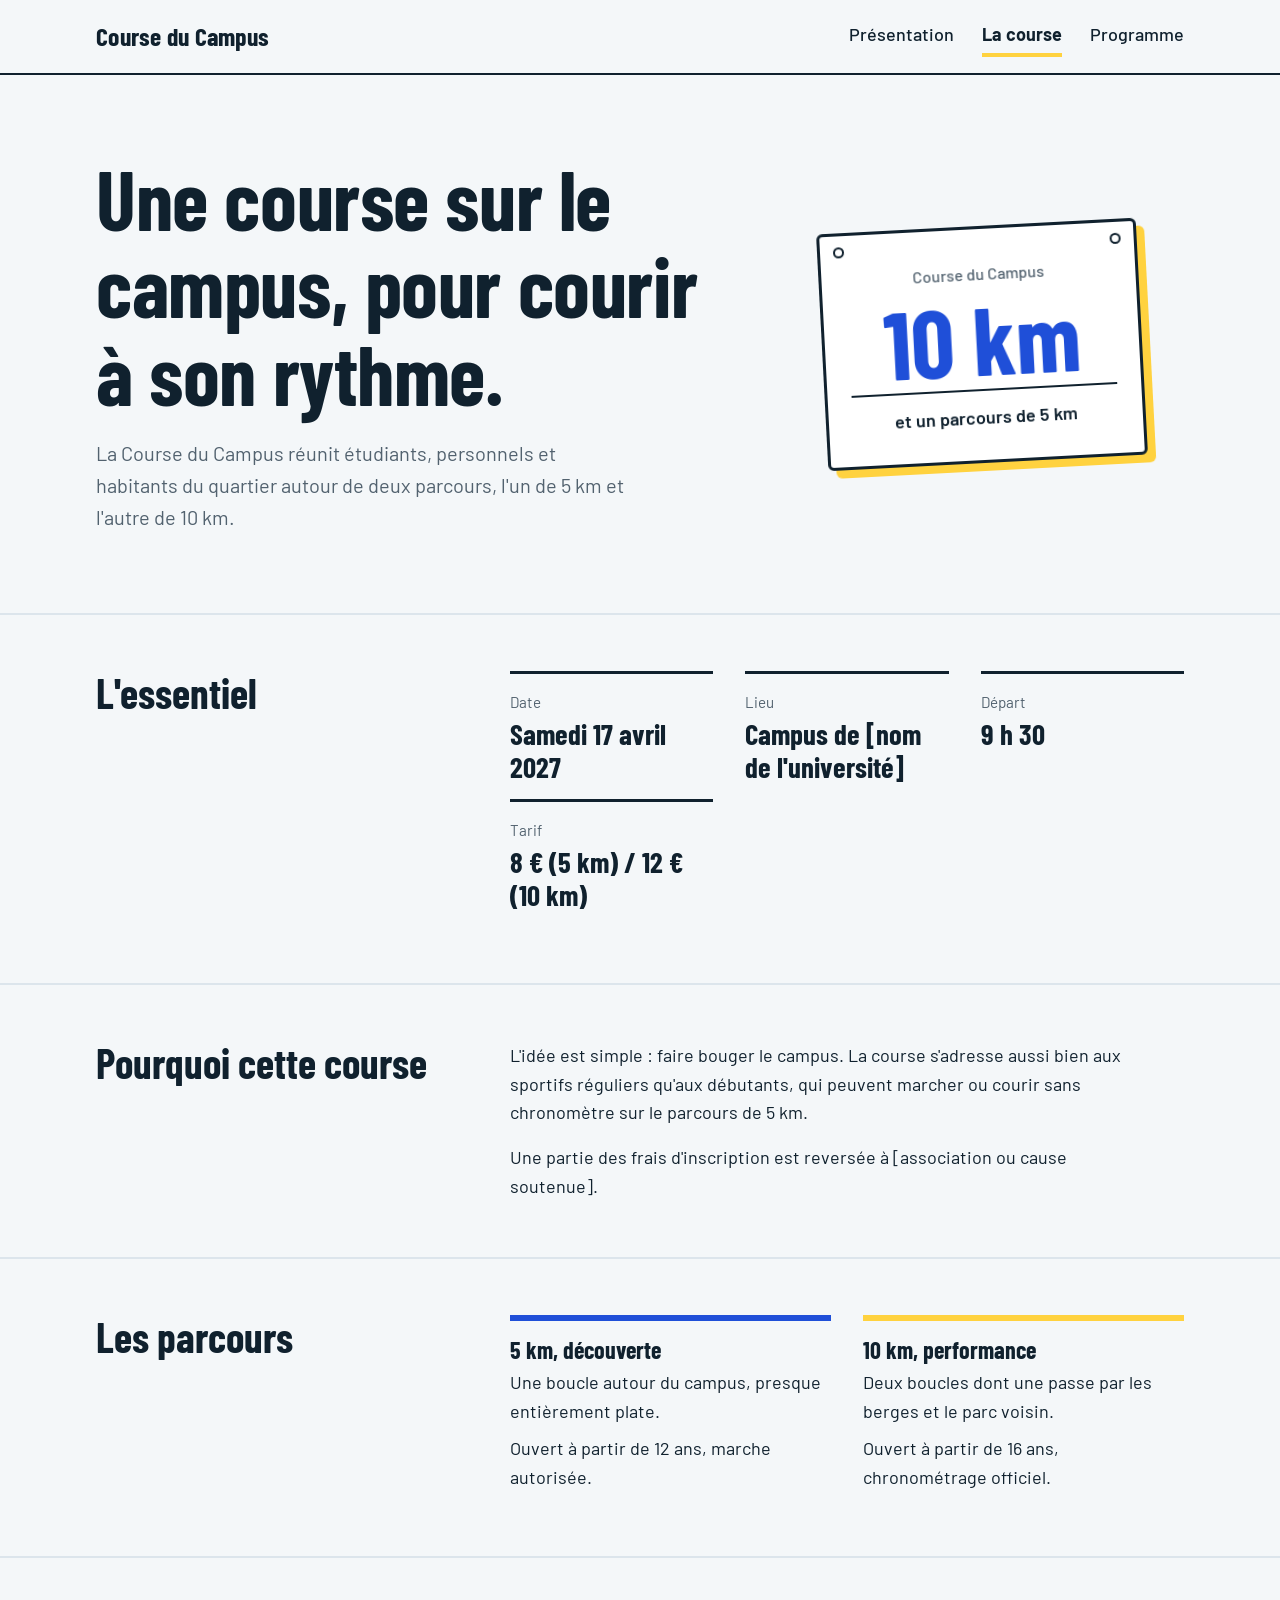
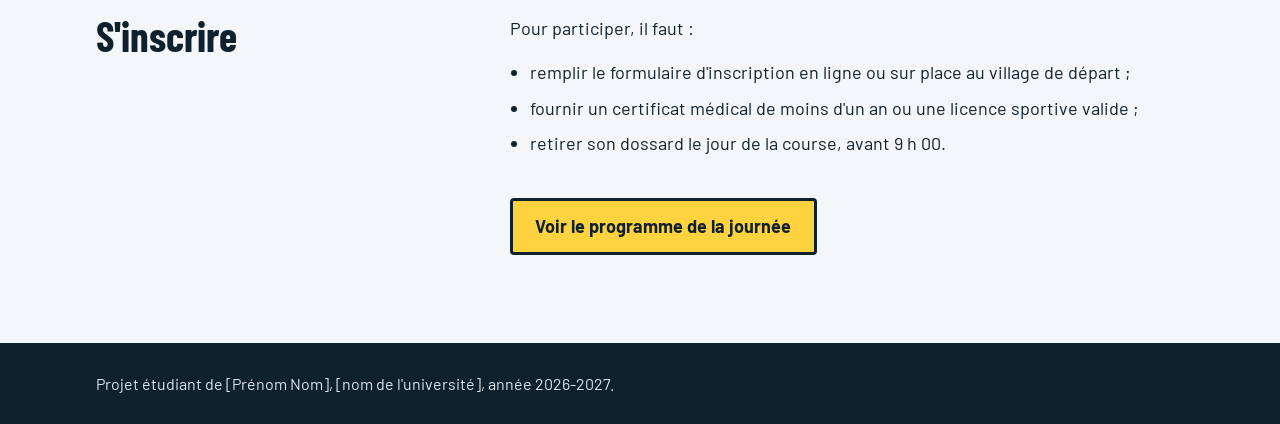
==== course.html @ d6b675f9 "Add files via upload" ====
<!DOCTYPE html>
<html lang="fr">
<head>
  <meta charset="UTF-8">
  <meta name="viewport" content="width=device-width, initial-scale=1">
  <title>La course – Course du Campus</title>
  <meta name="description" content="Description de la Course du Campus : date, lieu, parcours de 5 et 10 km, inscriptions.">
  <link rel="preconnect" href="https://fonts.googleapis.com">
  <link rel="preconnect" href="https://fonts.gstatic.com" crossorigin>
  <link href="https://fonts.googleapis.com/css2?family=Barlow:wght@400;500;700&family=Barlow+Condensed:wght@700&display=swap" rel="stylesheet">
  <link rel="stylesheet" href="style.css">
</head>
<body>

  <header class="entete">
    <div class="conteneur">
      <a class="logo" href="index.html">Course du Campus</a>
      <nav aria-label="Navigation principale">
        <ul class="menu">
          <li><a href="index.html">Présentation</a></li>
          <li><a href="course.html" aria-current="page">La course</a></li>
          <li><a href="programme.html">Programme</a></li>
        </ul>
      </nav>
    </div>
  </header>

  <main>
    <section class="ouverture">
      <div class="conteneur">
        <div>
          <h1>Une course sur le campus, pour courir à son rythme.</h1>
          <p class="chapeau">
            La Course du Campus réunit étudiants, personnels et habitants du quartier
            autour de deux parcours, l'un de 5 km et l'autre de 10 km.
          </p>
        </div>
        <div class="dossard" aria-hidden="true">
          <p class="dossard-nom">Course du Campus</p>
          <span class="dossard-chiffre">10 km</span>
          <p class="dossard-precision">et un parcours de 5 km</p>
        </div>
      </div>
    </section>

    <section class="section" id="infos">
      <div class="conteneur">
        <h2>L'essentiel</h2>
        <dl class="infos">
          <div>
            <dt>Date</dt>
            <dd>Samedi 17 avril 2027</dd>
          </div>
          <div>
            <dt>Lieu</dt>
            <dd>Campus de [nom de l'université]</dd>
          </div>
          <div>
            <dt>Départ</dt>
            <dd>9 h 30</dd>
          </div>
          <div>
            <dt>Tarif</dt>
            <dd>8 € (5 km) / 12 € (10 km)</dd>
          </div>
        </dl>
      </div>
    </section>

    <section class="section" id="objectif">
      <div class="conteneur">
        <h2>Pourquoi cette course</h2>
        <div class="texte">
          <p>
            L'idée est simple : faire bouger le campus. La course s'adresse
            aussi bien aux sportifs réguliers qu'aux débutants, qui peuvent
            marcher ou courir sans chronomètre sur le parcours de 5 km.
          </p>
          <p>
            Une partie des frais d'inscription est reversée à [association ou cause soutenue].
          </p>
        </div>
      </div>
    </section>

    <section class="section" id="parcours">
      <div class="conteneur">
        <h2>Les parcours</h2>
        <div class="parcours">
          <div>
            <h3>5 km, découverte</h3>
            <p>Une boucle autour du campus, presque entièrement plate.</p>
            <p>Ouvert à partir de 12 ans, marche autorisée.</p>
          </div>
          <div>
            <h3>10 km, performance</h3>
            <p>Deux boucles dont une passe par les berges et le parc voisin.</p>
            <p>Ouvert à partir de 16 ans, chronométrage officiel.</p>
          </div>
        </div>
      </div>
    </section>

    <section class="section" id="inscription">
      <div class="conteneur">
        <h2>S'inscrire</h2>
        <div class="texte">
          <p>Pour participer, il faut :</p>
          <ul>
            <li>remplir le formulaire d'inscription en ligne ou sur place au village de départ ;</li>
            <li>fournir un certificat médical de moins d'un an ou une licence sportive valide ;</li>
            <li>retirer son dossard le jour de la course, avant 9 h 00.</li>
          </ul>
          <a class="bouton" href="programme.html">Voir le programme de la journée</a>
        </div>
      </div>
    </section>
  </main>

  <footer class="pied">
    <div class="conteneur">
      <p>Projet étudiant de [Prénom Nom], [nom de l'université], année 2026-2027.</p>
    </div>
  </footer>

</body>
</html>
---- style.css ----
/* ==========================================================
   Course du Campus – feuille de style commune
   Palette : encre, papier, cobalt, jaune dossard, brume
   Polices : Barlow Condensed (titres) + Barlow (texte)
   ========================================================== */

:root {
  --encre: #10212e;
  --papier: #f4f7f9;
  --cobalt: #1f4fd8;
  --dossard: #ffd23f;
  --brume: #dce5ec;
  --ardoise: #52626f;

  --titres: "Barlow Condensed", "Arial Narrow", Arial, sans-serif;
  --texte: "Barlow", "Helvetica Neue", Arial, sans-serif;

  --largeur: 68rem;
}

*,
*::before,
*::after {
  box-sizing: border-box;
}

html {
  scroll-behavior: smooth;
}

body {
  margin: 0;
  background: var(--papier);
  color: var(--encre);
  font-family: var(--texte);
  font-size: 1.125rem;
  line-height: 1.6;
}

img {
  max-width: 100%;
  height: auto;
}

a {
  color: var(--cobalt);
  text-underline-offset: 0.2em;
}

a:hover {
  color: var(--encre);
}

:focus-visible {
  outline: 3px solid var(--cobalt);
  outline-offset: 3px;
}

.conteneur {
  width: min(100% - 2.5rem, var(--largeur));
  margin-inline: auto;
}

/* ---------- En-tête et navigation ---------- */

.entete {
  border-bottom: 2px solid var(--encre);
  background: var(--papier);
}

.entete .conteneur {
  display: flex;
  flex-wrap: wrap;
  align-items: center;
  justify-content: space-between;
  gap: 0.75rem 2rem;
  padding-block: 1rem;
}

.logo {
  font-family: var(--titres);
  font-size: 1.6rem;
  font-weight: 700;
  letter-spacing: 0.01em;
  color: var(--encre);
  text-decoration: none;
}

.menu {
  display: flex;
  flex-wrap: wrap;
  gap: 0.25rem 1.75rem;
  margin: 0;
  padding: 0;
  list-style: none;
}

.menu a {
  display: inline-block;
  padding-block: 0.25rem;
  border-bottom: 4px solid transparent;
  color: var(--encre);
  font-weight: 500;
  text-decoration: none;
}

.menu a:hover {
  border-bottom-color: var(--brume);
}

.menu a[aria-current="page"] {
  border-bottom-color: var(--dossard);
  font-weight: 700;
}

/* ---------- Bandeau d'ouverture et dossard ---------- */

.ouverture {
  padding-block: clamp(2.5rem, 7vw, 5rem);
}

.ouverture .conteneur {
  display: grid;
  grid-template-columns: minmax(0, 1.5fr) minmax(0, 1fr);
  gap: clamp(2rem, 6vw, 5rem);
  align-items: center;
}

h1,
h2,
h3 {
  font-family: var(--titres);
  font-weight: 700;
  line-height: 1.05;
  margin: 0;
}

h1 {
  font-size: clamp(2.8rem, 7vw, 5.2rem);
  letter-spacing: -0.005em;
}

h2 {
  font-size: clamp(1.9rem, 4vw, 2.6rem);
  margin-bottom: 1rem;
}

h3 {
  font-size: 1.5rem;
  margin-bottom: 0.4rem;
}

.chapeau {
  max-width: 34rem;
  margin: 1.25rem 0 0;
  font-size: 1.25rem;
  color: var(--ardoise);
}

.dossard {
  position: relative;
  justify-self: center;
  width: min(100%, 20rem);
  padding: 2rem 1.5rem 1.75rem;
  border: 3px solid var(--encre);
  border-radius: 6px;
  background: #fff;
  box-shadow: 8px 8px 0 var(--dossard);
  text-align: center;
  transform: rotate(-3deg);
  animation: pose 0.7s ease-out both;
}

/* les quatre trous d'épingle du dossard */
.dossard::before,
.dossard::after {
  content: "";
  position: absolute;
  top: 0.7rem;
  width: 0.7rem;
  height: 0.7rem;
  border: 2px solid var(--encre);
  border-radius: 50%;
}

.dossard::before {
  left: 0.8rem;
}

.dossard::after {
  right: 0.8rem;
}

.dossard-nom {
  margin: 0;
  font-size: 1rem;
  font-weight: 500;
  color: var(--ardoise);
}

.dossard-chiffre {
  display: block;
  margin: 0.2rem 0;
  font-family: var(--titres);
  font-size: clamp(4rem, 10vw, 6rem);
  font-weight: 700;
  line-height: 1;
  color: var(--cobalt);
}

.dossard-precision {
  margin: 0;
  padding-top: 0.75rem;
  border-top: 2px solid var(--encre);
  font-weight: 600;
}

@keyframes pose {
  from {
    opacity: 0;
    transform: translateY(-1.5rem) rotate(4deg);
  }
  to {
    opacity: 1;
    transform: rotate(-3deg);
  }
}

/* ---------- Sections de contenu ---------- */

.section {
  padding-block: clamp(2rem, 5vw, 3.5rem);
  border-top: 2px solid var(--brume);
}

.section .conteneur {
  display: grid;
  grid-template-columns: minmax(0, 1fr) minmax(0, 2fr);
  gap: 1.5rem clamp(2rem, 6vw, 5rem);
}

.section h2 {
  margin-bottom: 0;
}

.texte {
  max-width: 40rem;
}

.texte p {
  margin: 0 0 1rem;
}

.texte p:last-child {
  margin-bottom: 0;
}

.texte ul {
  margin: 0 0 1rem;
  padding-left: 1.25rem;
}

.texte li {
  margin-bottom: 0.4rem;
}

/* Informations clés : liste de définitions séparée par des filets */

.infos {
  display: grid;
  grid-template-columns: repeat(auto-fit, minmax(11rem, 1fr));
  gap: 0 2rem;
  margin: 0;
}

.infos div {
  padding-block: 1rem;
  border-top: 3px solid var(--encre);
}

.infos dt {
  font-size: 0.95rem;
  color: var(--ardoise);
}

.infos dd {
  margin: 0.15rem 0 0;
  font-family: var(--titres);
  font-size: 1.8rem;
  font-weight: 700;
  line-height: 1.15;
}

/* Deux parcours côte à côte (page de la course) */

.parcours {
  display: grid;
  grid-template-columns: repeat(auto-fit, minmax(15rem, 1fr));
  gap: 2rem;
}

.parcours > div {
  padding-top: 1rem;
  border-top: 6px solid var(--cobalt);
}

.parcours > div + div {
  border-top-color: var(--dossard);
}

.parcours p {
  margin: 0 0 0.5rem;
}

/* ---------- Déroulé de la journée ---------- */

.deroule {
  margin: 0;
  padding: 0;
  list-style: none;
}

.deroule li {
  display: grid;
  grid-template-columns: 5.5rem minmax(0, 1fr);
  gap: 0 1.5rem;
}

.deroule .heure {
  padding-top: 0.15rem;
  font-family: var(--titres);
  font-size: 1.6rem;
  font-weight: 700;
  line-height: 1.2;
  text-align: right;
}

.deroule .etape {
  position: relative;
  padding: 0 0 2rem 1.75rem;
  border-left: 4px solid var(--brume);
}

.deroule li:last-child .etape {
  padding-bottom: 0;
  border-left-color: transparent;
}

.deroule .etape::before {
  content: "";
  position: absolute;
  top: 0.55rem;
  left: -0.6rem;
  width: 0.8rem;
  height: 0.8rem;
  border: 3px solid var(--encre);
  border-radius: 50%;
  background: var(--papier);
}

.deroule .depart .etape::before {
  background: var(--dossard);
}

.deroule .etape h3 {
  margin-bottom: 0.2rem;
  font-size: 1.45rem;
}

.deroule .etape p {
  max-width: 34rem;
  margin: 0;
  color: var(--ardoise);
}

/* ---------- Bouton et pied de page ---------- */

.bouton {
  display: inline-block;
  margin-top: 1.5rem;
  padding: 0.7rem 1.4rem;
  border: 3px solid var(--encre);
  border-radius: 4px;
  background: var(--dossard);
  color: var(--encre);
  font-weight: 700;
  text-decoration: none;
}

.bouton:hover {
  background: var(--encre);
  color: var(--papier);
}

.pied {
  margin-top: 2rem;
  padding-block: 1.75rem;
  background: var(--encre);
  color: var(--brume);
  font-size: 1rem;
}

.pied p {
  margin: 0;
}

/* ---------- Adaptation aux petits écrans ---------- */

@media (max-width: 52rem) {
  .ouverture .conteneur,
  .section .conteneur {
    grid-template-columns: minmax(0, 1fr);
  }

  .dossard {
    justify-self: start;
    width: min(100%, 17rem);
  }
}

@media (max-width: 30rem) {
  body {
    font-size: 1.0625rem;
  }

  .deroule li {
    grid-template-columns: 4rem minmax(0, 1fr);
    gap: 0 1rem;
  }

  .deroule .heure {
    font-size: 1.3rem;
  }
}

@media (prefers-reduced-motion: reduce) {
  html {
    scroll-behavior: auto;
  }

  .dossard {
    animation: none;
  }
}
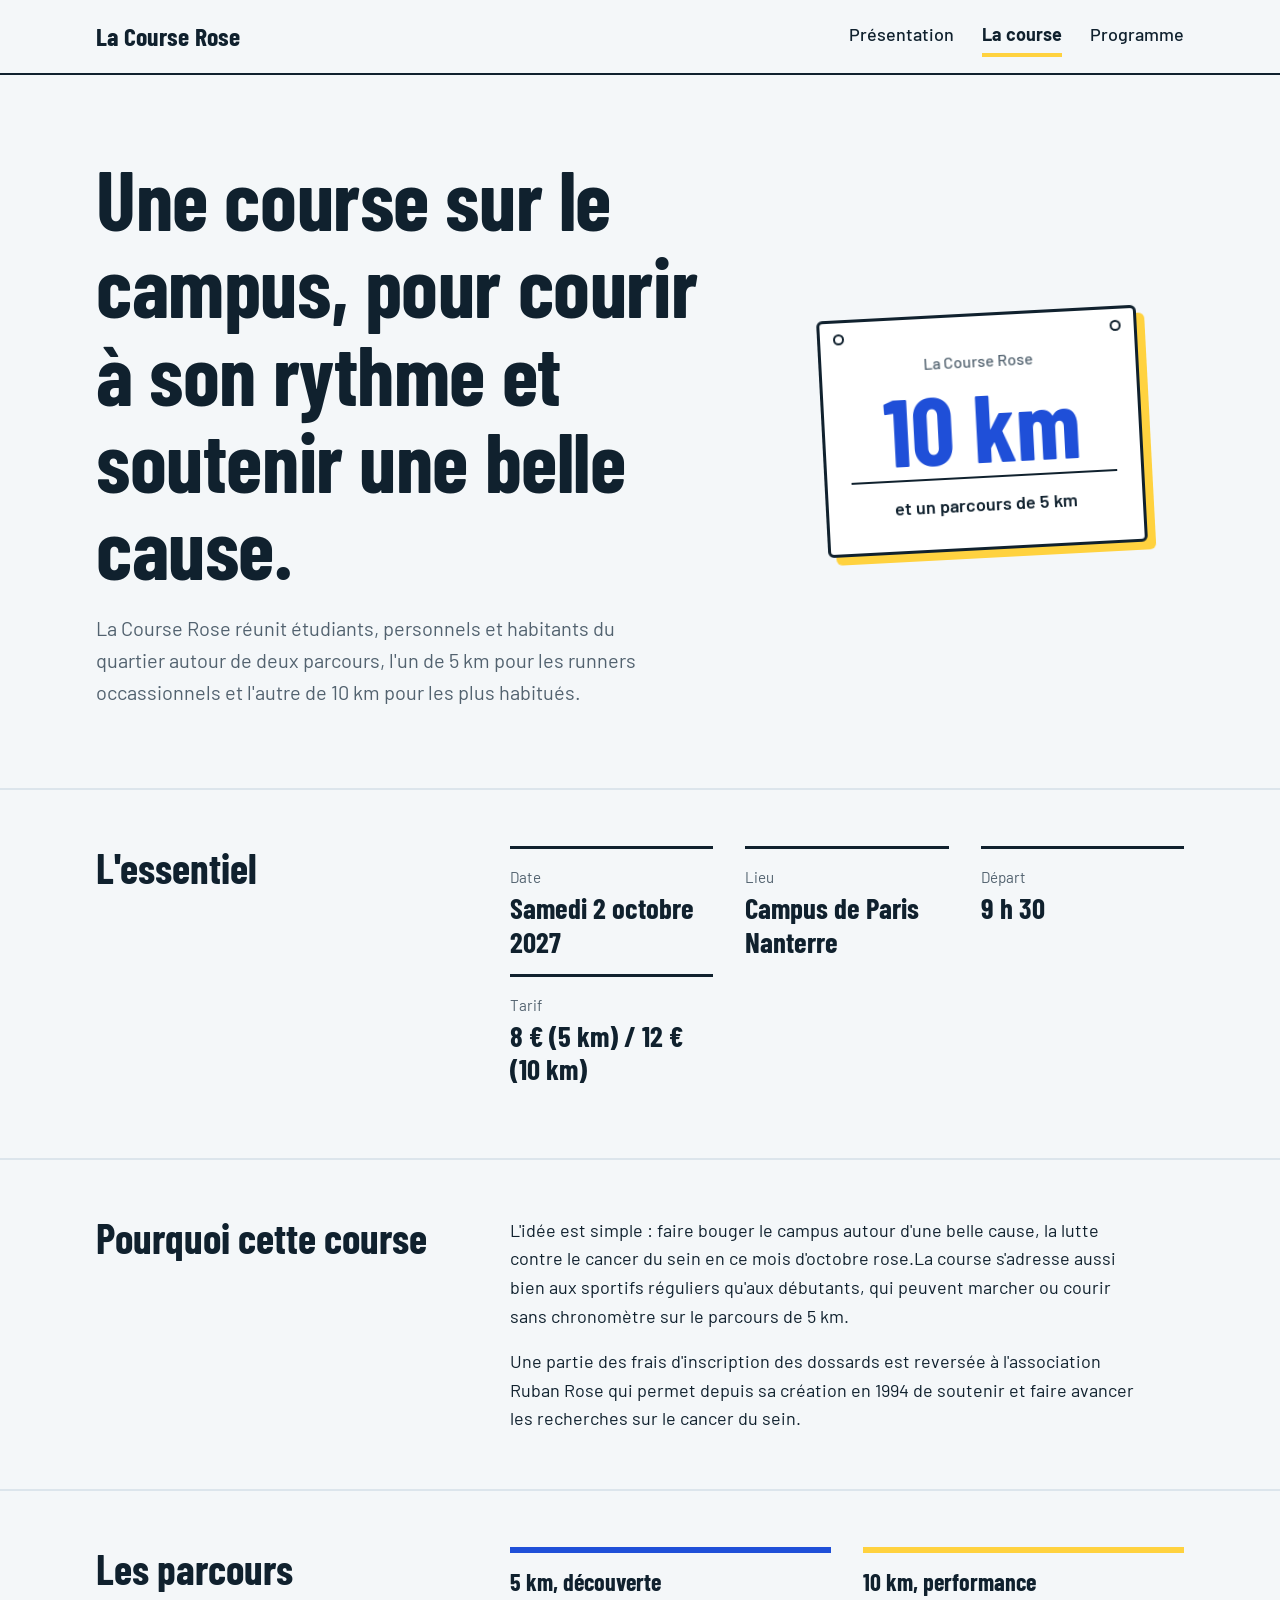
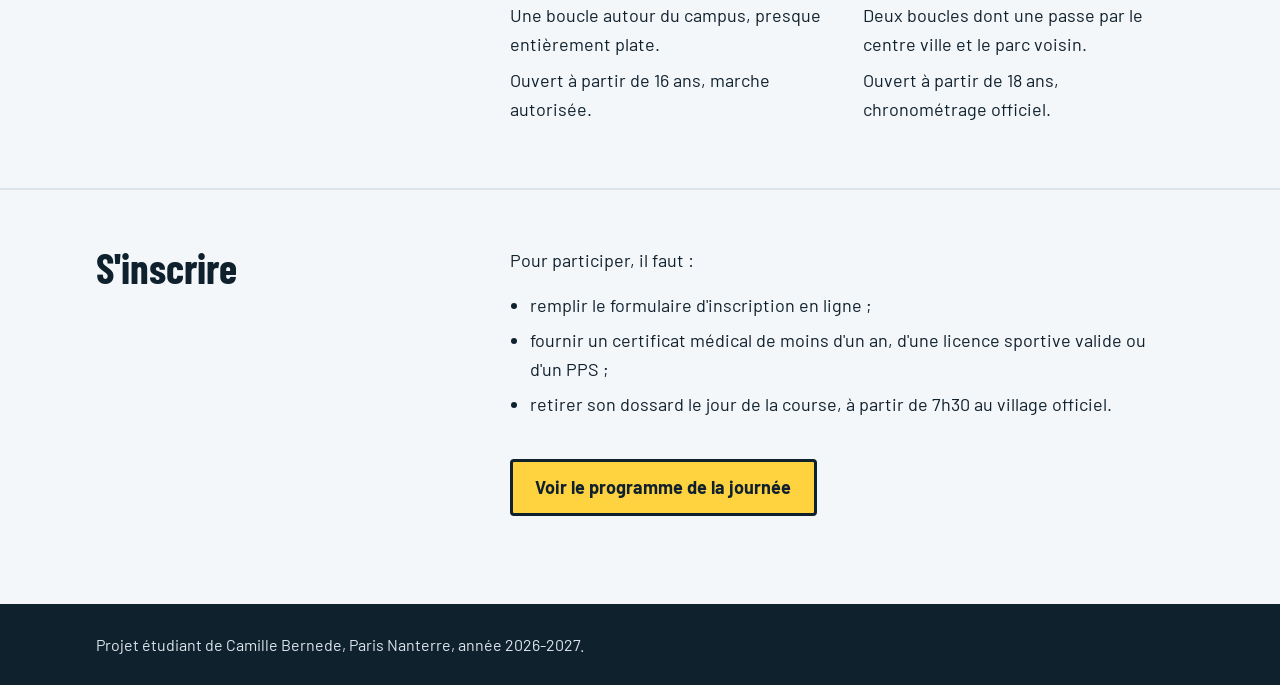
==== commit 6eb9a27d: "Add files via upload" ====
--- a/course.html
+++ b/course.html
@@ -3,7 +3,7 @@
 <head>
   <meta charset="UTF-8">
   <meta name="viewport" content="width=device-width, initial-scale=1">
-  <title>La course – Course du Campus</title>
+  <title>La course – La Course Rose</title>
   <meta name="description" content="Description de la Course du Campus : date, lieu, parcours de 5 et 10 km, inscriptions.">
   <link rel="preconnect" href="https://fonts.googleapis.com">
   <link rel="preconnect" href="https://fonts.gstatic.com" crossorigin>
@@ -14,7 +14,7 @@
 
   <header class="entete">
     <div class="conteneur">
-      <a class="logo" href="index.html">Course du Campus</a>
+      <a class="logo" href="index.html">La Course Rose</a>
       <nav aria-label="Navigation principale">
         <ul class="menu">
           <li><a href="index.html">Présentation</a></li>
@@ -29,14 +29,14 @@
     <section class="ouverture">
       <div class="conteneur">
         <div>
-          <h1>Une course sur le campus, pour courir à son rythme.</h1>
+          <h1>Une course sur le campus, pour courir à son rythme et soutenir une belle cause.</h1>
           <p class="chapeau">
-            La Course du Campus réunit étudiants, personnels et habitants du quartier
-            autour de deux parcours, l'un de 5 km et l'autre de 10 km.
+            La Course Rose réunit étudiants, personnels et habitants du quartier
+            autour de deux parcours, l'un de 5 km pour les runners occassionnels et l'autre de 10 km pour les plus habitués.
           </p>
         </div>
         <div class="dossard" aria-hidden="true">
-          <p class="dossard-nom">Course du Campus</p>
+          <p class="dossard-nom">La Course Rose</p>
           <span class="dossard-chiffre">10 km</span>
           <p class="dossard-precision">et un parcours de 5 km</p>
         </div>
@@ -49,11 +49,11 @@
         <dl class="infos">
           <div>
             <dt>Date</dt>
-            <dd>Samedi 17 avril 2027</dd>
+            <dd>Samedi 2 octobre 2027</dd>
           </div>
           <div>
             <dt>Lieu</dt>
-            <dd>Campus de [nom de l'université]</dd>
+            <dd>Campus de Paris Nanterre</dd>
           </div>
           <div>
             <dt>Départ</dt>
@@ -72,12 +72,11 @@
         <h2>Pourquoi cette course</h2>
         <div class="texte">
           <p>
-            L'idée est simple : faire bouger le campus. La course s'adresse
-            aussi bien aux sportifs réguliers qu'aux débutants, qui peuvent
+            L'idée est simple : faire bouger le campus autour d'une belle cause, la lutte contre le cancer du sein en ce mois d'octobre rose.La course s'adresse aussi bien aux sportifs réguliers qu'aux débutants, qui peuvent
             marcher ou courir sans chronomètre sur le parcours de 5 km.
           </p>
           <p>
-            Une partie des frais d'inscription est reversée à [association ou cause soutenue].
+            Une partie des frais d'inscription des dossards est reversée à l'association Ruban Rose qui permet depuis sa création en 1994 de soutenir et faire avancer les recherches sur le cancer du sein.
           </p>
         </div>
       </div>
@@ -90,12 +89,12 @@
           <div>
             <h3>5 km, découverte</h3>
             <p>Une boucle autour du campus, presque entièrement plate.</p>
-            <p>Ouvert à partir de 12 ans, marche autorisée.</p>
+            <p>Ouvert à partir de 16 ans, marche autorisée.</p>
           </div>
           <div>
             <h3>10 km, performance</h3>
-            <p>Deux boucles dont une passe par les berges et le parc voisin.</p>
-            <p>Ouvert à partir de 16 ans, chronométrage officiel.</p>
+            <p>Deux boucles dont une passe par le centre ville et le parc voisin.</p>
+            <p>Ouvert à partir de 18 ans, chronométrage officiel.</p>
           </div>
         </div>
       </div>
@@ -107,9 +106,9 @@
         <div class="texte">
           <p>Pour participer, il faut :</p>
           <ul>
-            <li>remplir le formulaire d'inscription en ligne ou sur place au village de départ ;</li>
-            <li>fournir un certificat médical de moins d'un an ou une licence sportive valide ;</li>
-            <li>retirer son dossard le jour de la course, avant 9 h 00.</li>
+            <li>remplir le formulaire d'inscription en ligne ;</li>
+            <li>fournir un certificat médical de moins d'un an, d'une licence sportive valide ou d'un PPS ;</li>
+            <li>retirer son dossard le jour de la course, à partir de 7h30 au village officiel.</li>
           </ul>
           <a class="bouton" href="programme.html">Voir le programme de la journée</a>
         </div>
@@ -119,7 +118,7 @@
 
   <footer class="pied">
     <div class="conteneur">
-      <p>Projet étudiant de [Prénom Nom], [nom de l'université], année 2026-2027.</p>
+      <p>Projet étudiant de Camille Bernede, Paris Nanterre, année 2026-2027.</p>
     </div>
   </footer>
 
